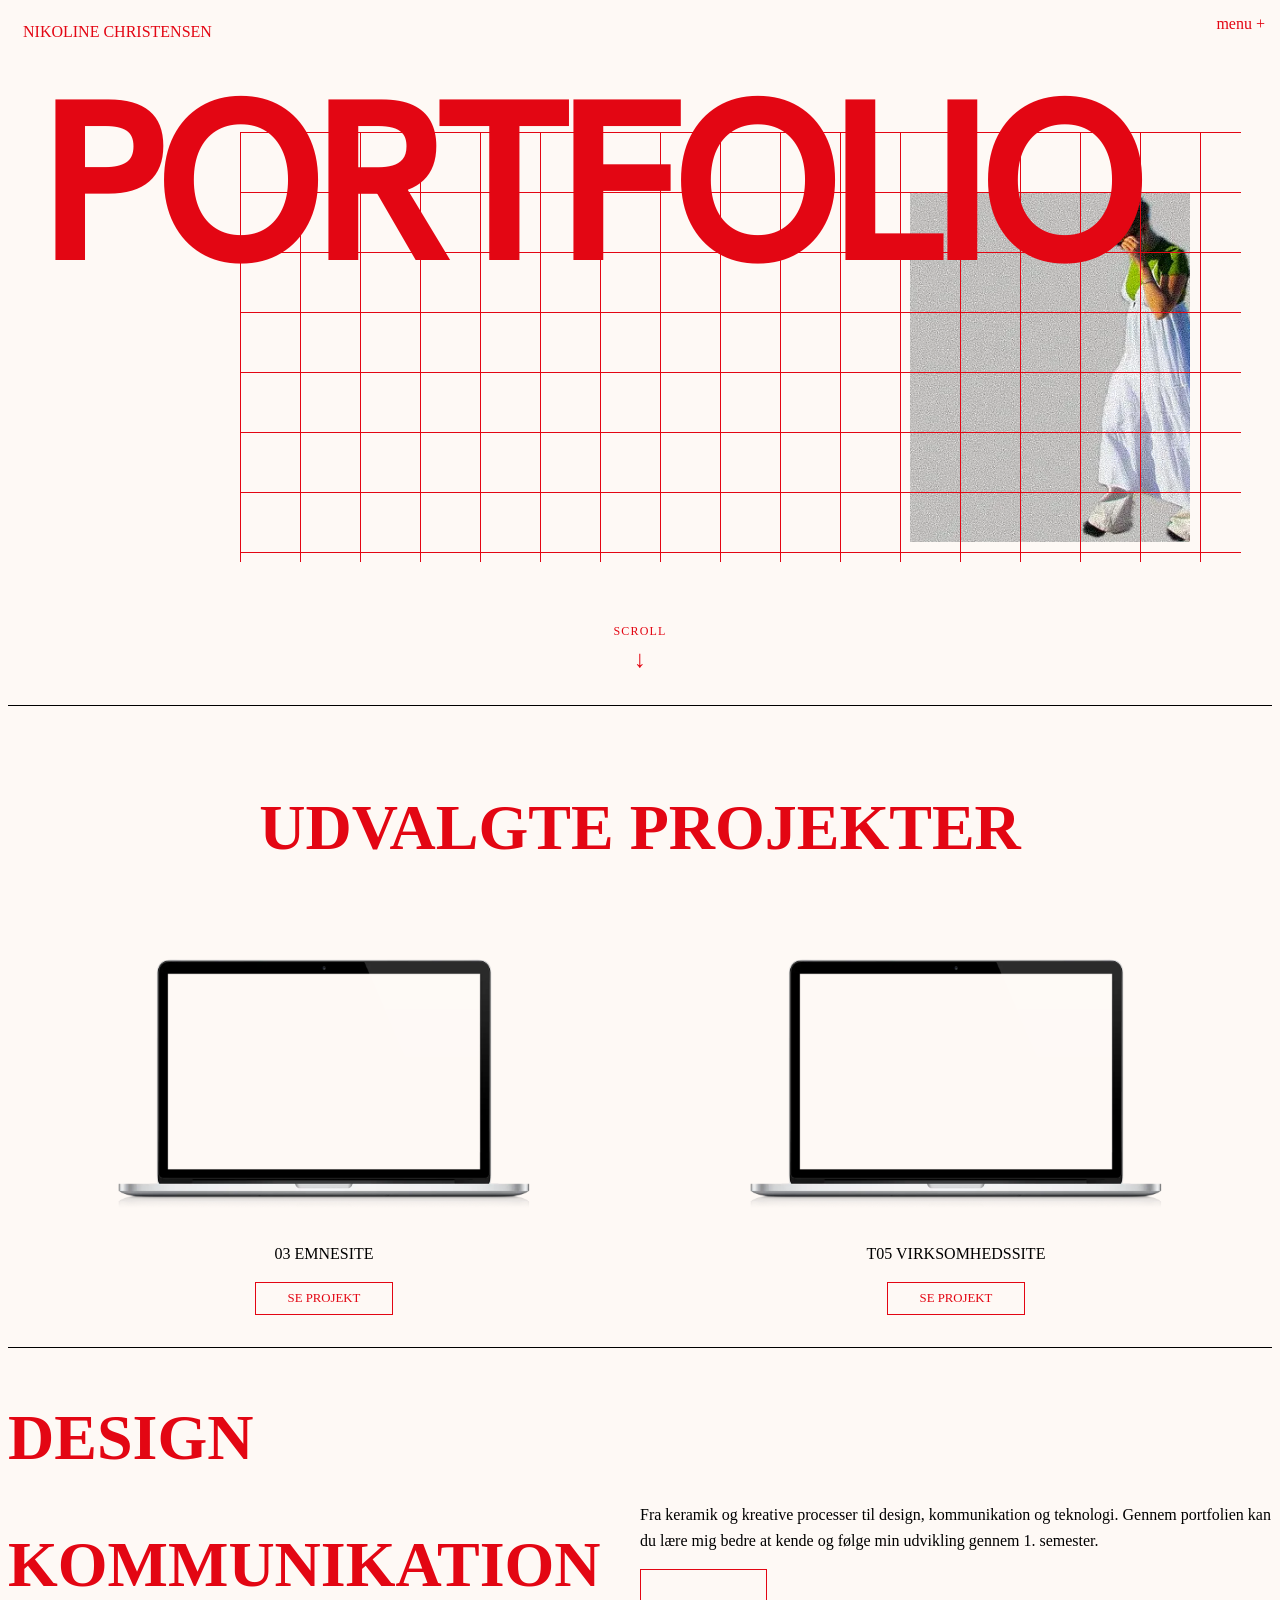
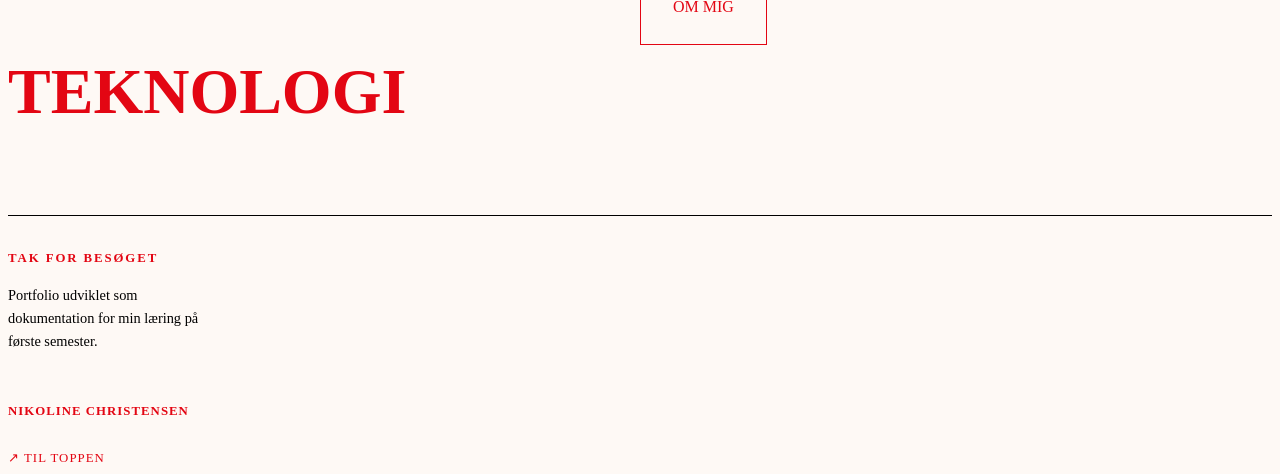
==== index.html @ a203edef "FirstCommit" ====
<!doctype html>
<html lang="da">
  <head>
    <meta charset="UTF-8" />
    <meta name="viewport" content="width=device-width, initial-scale=1.0" />
    <title>Forside</title>
    <meta name="robots" content="noindex" />
    <meta name="description" content="Forside, portfolio website om mig og hvad jeg har lært på første semester af multimediedesign" />
    <link rel="stylesheet" href="css/header.css" />
    <link rel="stylesheet" href="css/generel.css" />
    <link rel="stylesheet" href="css/forside.css" />
    <link rel="stylesheet" href="css/footer.css" />
    <link rel="icon" href="img/favicon.webp" />
  </head>
  <body>
    <header>
      <a href="index.html">NIKOLINE CHRISTENSEN</a>
      <div class="burger" id="burger" onclick="toggleMenu()">menu +</div>

      <nav id="menu">
        <ul>
          <li><a href="index.html">FORSIDE</a></li>

          <li>
            <a href="ommig.html">OM MIG</a>
            <ul class="submenu">
              <li><a href="ommig.html#min-rejse">→ Min rejse</a></li>
            </ul>
          </li>

          <li>
            <a href="minlearing.html">MIN LÆRING</a>
            <ul class="submenu">
              <li><a href="minlearing.html#t02">→ T02 Web</a></li>
              <li><a href="minlearing.html#t03">→ T03 UX/UI</a></li>
              <li><a href="minlearing.html#t04">→ T04 Brugergrænseflader</a></li>
              <li><a href="minlearing.html#t05">→ T05 Indhold</a></li>
            </ul>
          </li>
        </ul>
      </nav>
    </header>
    <main>
      <section class="hero">
        <h1>PORTFOLIO</h1>

        <div class="hero-visual">
          <div class="grid-overlay"></div>

          <img src="img/ommig-portrait.webp" alt="om mig billede" />
        </div>
      </section>
      <div class="scroll-indicator">
        <p>SCROLL</p>
        <span class="arrow">↓</span>
      </div>

      <div class="udvalgtetemaer">
        <h2>UDVALGTE PROJEKTER</h2>
        <div class="gridudvalgt">
          <div>
            <div class="doku">
              <video class="mockup_video" autoplay muted loop>
                <source src="videomp4/video_T03.mp4" type="video/mp4" />
              </video>
              <img src="img/laptop.webp" alt="computer" class="computer-frame" />
            </div>
            <p>03 EMNESITE</p>

            <div class="btn-wrapper">
              <a class="btn" href="https://nikolinechristensen.github.io/keramik_emnesite_opgave/" target="_blank" rel="noopener noreferrer"> SE PROJEKT </a>
            </div>
          </div>
          <div>
            <div class="doku">
              <video class="mockup_video" autoplay muted loop>
                <source src="videomp4/video_T05.mp4" type="video/mp4" />
              </video>
              <img src="img/laptop.webp" alt="computer" class="computer-frame" />
            </div>
            <p>T05 VIRKSOMHEDSSITE</p>
            <div class="btn-wrapper">
              <a class="btn" href="https://vito-ek.github.io/virksomhedssite/" target="_blank" rel="noopener noreferrer"> SE PROJEKT </a>
            </div>
          </div>
        </div>
      </div>
      <div class="design">
        <div>
          <h2>DESIGN</h2>
          <h2>KOMMUNIKATION</h2>
          <h2>TEKNOLOGI</h2>
        </div>
        <div>
          <p>Fra keramik og kreative processer til design, kommunikation og teknologi. Gennem portfolien kan du lære mig bedre at kende og følge min udvikling gennem 1. semester.</p>
          <a href="ommig.html" class="btn">
            <p>OM MIG</p>
          </a>
        </div>
      </div>
    </main>

    <footer>
      <p class="footer-heading">TAK FOR BESØGET</p>

      <p class="footer-text">Portfolio udviklet som dokumentation for min læring på første semester.</p>

      <p class="footer-name">NIKOLINE CHRISTENSEN</p>

      <a href="#top" class="footer-top"> ↗ TIL TOPPEN </a>

      <script src="js/script.js"></script>
    </footer>
  </body>
</html>
---- css/header.css ----
/* HEADER */
header {
  display: flex;
  justify-content: space-between;
  align-items: center;
  padding: 15px;
  position: relative;
  z-index: 1002;
}

header a {
  color: #e30613;
  text-decoration: none;
}

/* BURGER */
.burger {
  position: fixed;
  top: 15px;
  right: 15px;
  cursor: pointer;
  font-size: 1rem;
  color: #e30613;
  z-index: 1003;
}

/* MENU - MOBILE FIRST */
#menu {
  position: fixed;
  inset: 0;
  width: 100%;
  height: 100dvh;

  background: rgba(255, 250, 247, 0.78);
  backdrop-filter: blur(14px);
  -webkit-backdrop-filter: blur(14px);

  padding: 85px 20px 40px;

  opacity: 0;
  transform: translateX(100%);
  pointer-events: none;

  transition:
    transform 0.35s ease,
    opacity 0.35s ease;

  z-index: 1000;
  overflow-y: auto;
  overflow-x: hidden;
}

#menu.active {
  opacity: 1;
  transform: translateX(0);
  pointer-events: auto;
}

#menu ul {
  list-style: none;
  margin: 0;
  padding: 0;
}

#menu > ul {
  display: flex;
  flex-direction: column;
  gap: 1.4rem;
}

/* HOVEDLINKS */
#menu > ul > li > a {
  display: block;
  color: #e30613;
  text-decoration: none;
  text-transform: uppercase;

  font-size: clamp(2.4rem, 13vw, 4.2rem);
  line-height: 0.9;

  padding-bottom: 0.8rem;
  border-bottom: 1px solid #111;

  max-width: 100%;
  overflow-wrap: break-word;
}

/* UNDERLINKS */
.submenu {
  margin-top: 0.6rem;
  margin-left: 0;
  display: flex;
  flex-direction: column;
}

.submenu li {
  border-bottom: 1px solid #111;
}

.submenu a {
  display: block;
  color: #111;
  text-decoration: none;
  font-size: 1.15rem;
  padding: 0.75rem 0;
}

/* HOVER */
#menu a:hover {
  color: #e30613;
  font-style: italic;
}

/* DESKTOP */
@media (min-width: 800px) {
  #menu {
    left: auto;
    width: 50vw;
    max-width: 850px;
    padding: 110px 50px 50px;

    border-left: 1px solid rgba(227, 6, 19, 0.15);
    box-shadow: -5px 0 25px rgba(0, 0, 0, 0.12);
  }

  #menu > ul > li > a {
    font-size: clamp(3rem, 4vw, 5rem);
  }

  .submenu {
    margin-left: 1rem;
  }

  .submenu a {
    font-size: 1.5rem;
  }
}
---- css/generel.css ----
@font-face {
  font-family: "Hanken Grotesk";
  src: url("../fonts/Hanken_Grotesk/HankenGrotesk-VariableFont_wght.ttf");
}
@font-face {
  font-family: "InriaSerif";
  src: url(../fonts/Inria_Serif/InriaSerif-Light.ttf);
}
.hero h1 {
  font-family: "Hanken Grotesk", "InriaSerif";
}

body {
  background-color: #fef9f5;
}
h1,
h2,
h3,
h4,
h5 {
  color: #e30613;
}
h1 {
  font-size: clamp(4rem, 12vw, 8rem);
}

h2 {
  font-size: clamp(2rem, 5vw, 4rem);
}

p {
  font-size: 1rem;
  line-height: 1.6;
}
---- css/forside.css ----
/* HERO */

.hero {
  padding: 2rem;

  overflow: hidden;
}

/* PORTFOLIO */

.hero h1 {
  margin: 0;

  position: relative;

  z-index: 3;
}
.hero h1 {
  font-size: 8rem;
  line-height: 0.8;
  max-width: 100%;
  word-break: break-all;
}

/* BILLEDE + GITTER */

.hero-visual {
  position: relative;

  margin-top: -1rem;

  display: flex;
  justify-content: center;
}

/* GITTER */

.grid-overlay {
  position: absolute;

  top: -40px;
  bottom: -40px;

  left: 80px;
  right: -80px;

  z-index: 2;

  background-image: linear-gradient(to right, #e30613 1px, transparent 1px), linear-gradient(to bottom, #e30613 1px, transparent 1px);

  background-size: 45px 45px;
}

/* BILLEDE */

.hero-visual img {
  max-width: 60%;

  aspect-ratio: 4 / 5;

  object-fit: cover;

  position: relative;

  z-index: 1;
}
.scroll-indicator {
  display: flex;
  flex-direction: column; /* gør at pilen kommer under teksten */
  align-items: center; /* centrerer indholdet */
  justify-content: center;

  color: #e30613;
  margin-top: 3rem;
  padding-bottom: 2rem;
  border-bottom: 1px solid #000000;
}

.scroll-indicator p {
  margin: 0;
  font-size: 0.75rem;
  letter-spacing: 0.1em;
}

.arrow {
  font-size: 1.5rem;
  margin-top: 0.3rem;
}
/* mockups */

.doku {
  position: relative;
  width: 100%;
  max-width: 430px;
  margin: 0 auto;
  margin-bottom: 2rem;
  display: block;
}

.computer-frame {
  width: 100%;
  display: block;
  position: relative;
  z-index: 2;
}

.mockup_video {
  position: absolute;

  /* hvor videoen ligger ift. billedet */
  top: 5%;
  left: 12%;

  width: 76%;
  height: 80%;

  object-fit: cover;
  z-index: 1;
}

.gridudvalgt {
  display: grid;
  grid-template-columns: 1fr 1fr;
  padding-bottom: 2rem;
  border-bottom: 1px solid #000000;
}
.udvalgtetemaer h2 {
  text-align: center;
  padding-top: 2rem;
  padding-bottom: 2rem;
}
.gridudvalgt p {
  text-align: center;
}
.gridudvalgt h4 a {
  text-decoration: none;
  color: inherit;
}
.btn-wrapper {
  display: flex;
  justify-content: center;
}

.design {
  padding-bottom: 2rem;
}
.btn {
  display: inline-flex;
  align-items: center;
  gap: 1rem;

  border: 1px solid #e30613;
  color: #e30613;

  text-decoration: none;
  padding: 0.5rem 2rem;

  text-transform: uppercase;
  font-size: 0.8rem;

  transition: 0.3s;
}

.btn:hover {
  background: #e30613;
  color: white;
}

@media (min-width: 800px) {
  .hero {
    padding: 2rem;
  }

  .hero h1 {
    font-size: clamp(6rem, 18vw, 15rem);

    margin-bottom: -5rem;
    z-index: 3;
    letter-spacing: -0.06em;
  }

  .hero-visual {
    justify-content: flex-end;

    margin-top: 0;
  }

  .hero-visual img {
    max-width: 280px;
    transform: translateX(-50px);
  }

  .grid-overlay {
    left: 200px;
    right: -1px;

    top: -60px;
    bottom: -20px;

    background-size: 60px 60px;
  }
  .gridudvalgt h3 {
    align-self: center;
  }

  .design {
    display: grid;
    grid-template-columns: 1fr 1fr;
    align-items: center;
  }
}
---- css/footer.css ----
footer {
  padding-top: 2rem;
  display: flex;
  flex-direction: column;
  gap: 1rem;

  border-top: 1px solid #000000;
}

.footer-heading {
  color: #e30613;

  font-size: 0.8rem;
  font-weight: 600;
  letter-spacing: 0.15em;

  margin: 0;
}

.footer-text {
  max-width: 30ch;

  font-size: 0.9rem;
  line-height: 1.6;

  margin: 0;
}

.footer-name {
  margin-top: 2rem;

  font-size: 0.8rem;
  font-weight: 600;
  letter-spacing: 0.08em;

  text-transform: uppercase;
  color: #e30613;
}

.footer-top {
  text-decoration: none;
  color: #e30613;

  font-size: 0.8rem;
  letter-spacing: 0.08em;

  width: fit-content;

  transition: transform 0.3s ease;
}

.footer-top:hover {
  transform: translateY(-3px);
}
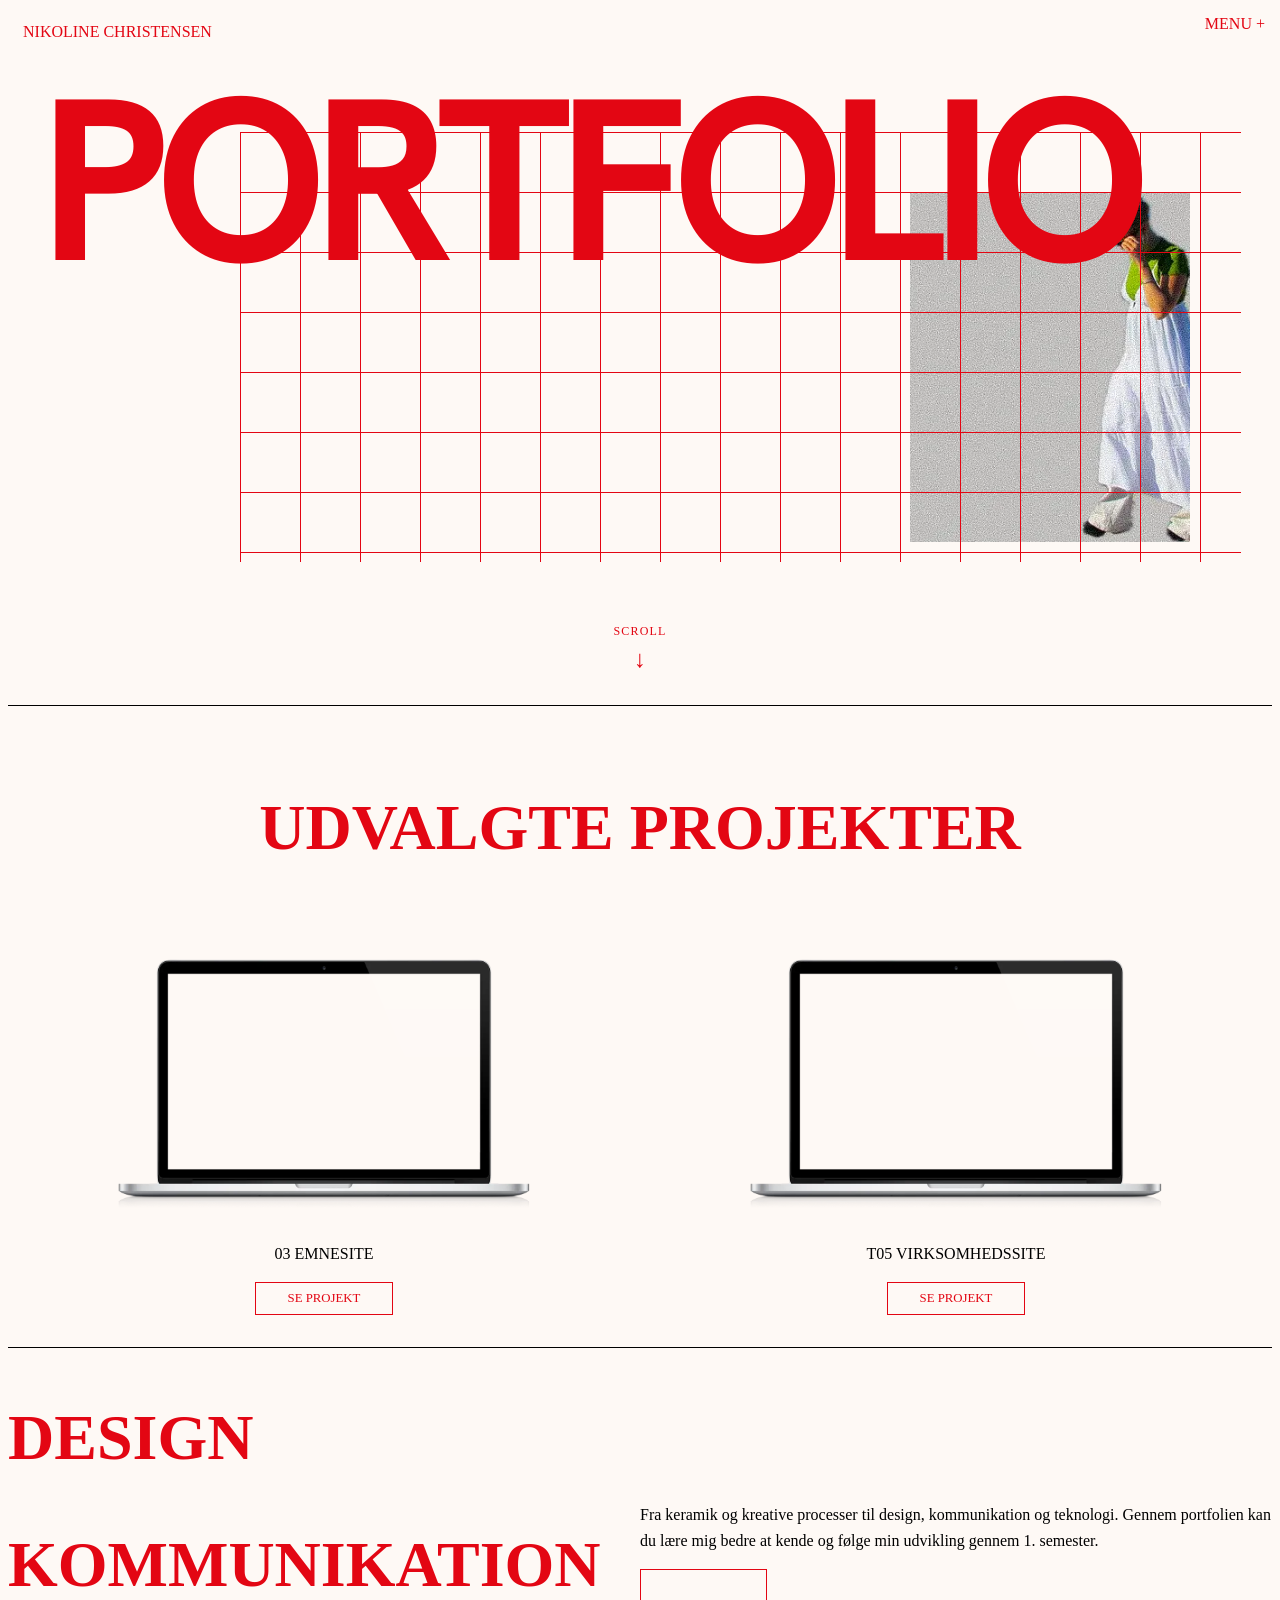
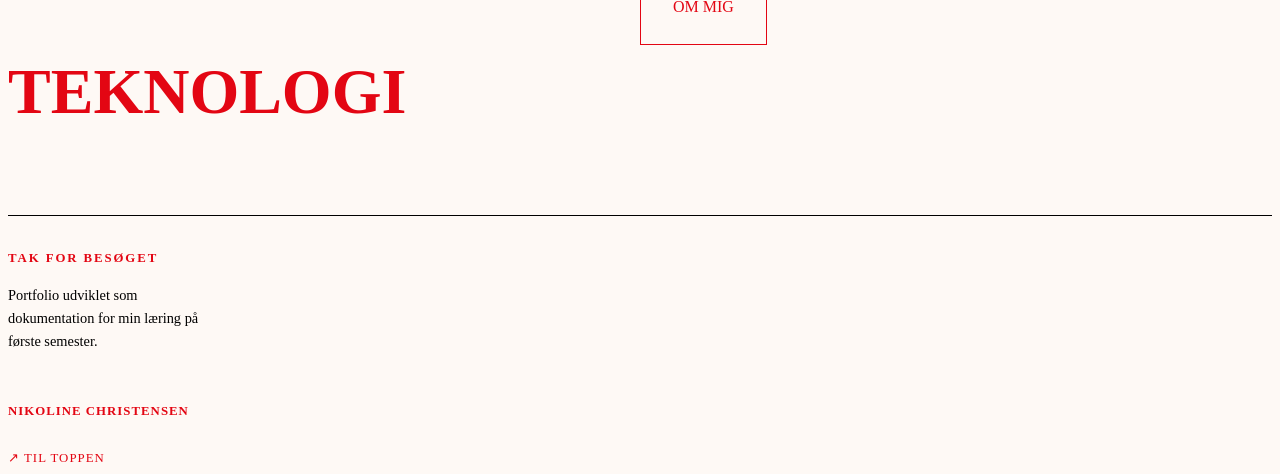
==== commit 953c9da3: "menucommit" ====
--- a/index.html
+++ b/index.html
@@ -15,7 +15,7 @@
   <body>
     <header>
       <a href="index.html">NIKOLINE CHRISTENSEN</a>
-      <div class="burger" id="burger" onclick="toggleMenu()">menu +</div>
+      <div class="burger" id="burger" onclick="toggleMenu()">MENU +</div>
 
       <nav id="menu">
         <ul>
